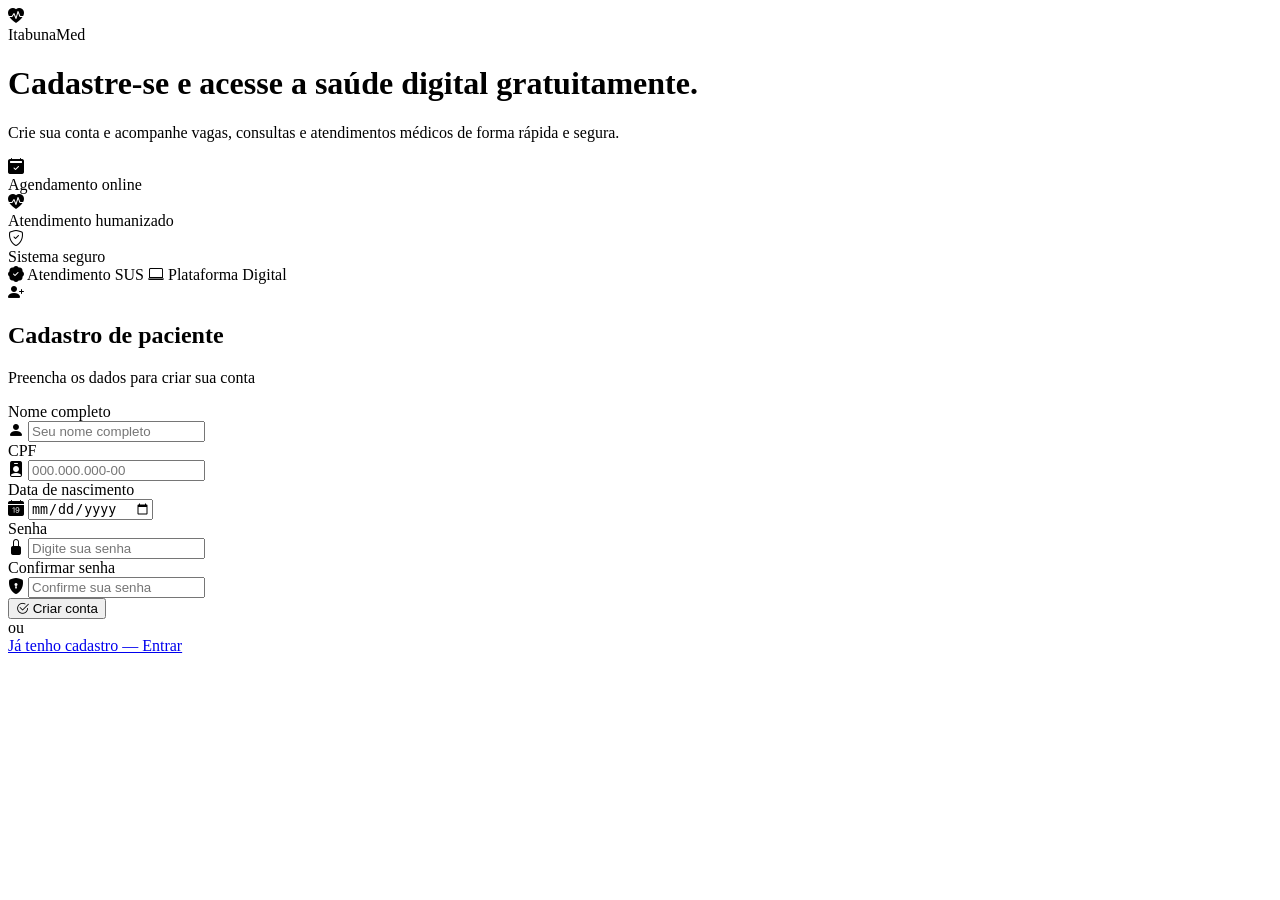
==== cadastro.html @ e9e9b7e2 "Add files via upload" ====
<!DOCTYPE html>
<html lang="pt-BR">
<head>
  <meta charset="UTF-8">
  <meta name="viewport" content="width=device-width, initial-scale=1.0">
  <title>ItabunaMed - Cadastro</title>

  <link rel="stylesheet" href="https://cdn.jsdelivr.net/npm/bootstrap-icons@1.11.3/font/bootstrap-icons.min.css">
  <link href="https://fonts.googleapis.com/css2?family=Inter:wght@300;400;500;600;700;800&display=swap" rel="stylesheet">
  <link rel="stylesheet" href="css/cadastro.css">
</head>

<body>

<div class="custom-container-cadastro">

  <!-- LADO ESQUERDO -->
  <div class="info-side">

    <div class="info-content-wrapper">

      <div class="info-brand">
        <div class="info-brand-icon">
          <i class="bi bi-heart-pulse-fill"></i>
        </div>

        <span class="info-brand-name">
          ItabunaMed
        </span>
      </div>

      <h1 class="info-titulo">
        Cadastre-se e acesse a saúde digital gratuitamente.
      </h1>

      <p class="info-descricao">
        Crie sua conta e acompanhe vagas, consultas e atendimentos médicos de forma rápida e segura.
      </p>

      <div class="info-beneficios">

        <div class="info-card">
          <div class="info-card-icone">
            <i class="bi bi-calendar2-check-fill"></i>
          </div>

          <span class="info-card-texto">
            Agendamento online
          </span>
        </div>

        <div class="info-card">
          <div class="info-card-icone">
            <i class="bi bi-heart-pulse-fill"></i>
          </div>

          <span class="info-card-texto">
            Atendimento humanizado
          </span>
        </div>

        <div class="info-card">
          <div class="info-card-icone">
            <i class="bi bi-shield-check"></i>
          </div>

          <span class="info-card-texto">
            Sistema seguro
          </span>
        </div>

      </div>

      <div class="info-badges">

        <span class="info-badge">
          <i class="bi bi-patch-check-fill"></i>
          Atendimento SUS
        </span>

        <span class="info-badge">
          <i class="bi bi-laptop"></i>
          Plataforma Digital
        </span>

      </div>

    </div>

  </div>

  <!-- LADO DIREITO -->
  <div class="cadastro-side">

    <div class="health-glass-box">

      <div class="health-icon-header">
        <i class="bi bi-person-plus-fill"></i>
      </div>

      <h2>
        Cadastro de paciente
      </h2>

      <p class="health-subtitle">
        Preencha os dados para criar sua conta
      </p>

      <!-- ALERTA -->
      <div id="alerta" style="display:none;"></div>

      <!-- FORM -->
      <form id="cadastroForm">

        <!-- NOME -->
        <div class="health-form-group">

          <label>
            Nome completo
          </label>

          <div class="health-input-group">

            <i class="bi bi-person-fill"></i>

            <input
              type="text"
              id="nome"
              placeholder="Seu nome completo"
              required
            >

          </div>

        </div>

        <!-- CPF -->
        <div class="health-form-group">

          <label>
            CPF
          </label>

          <div class="health-input-group">

            <i class="bi bi-person-badge-fill"></i>

            <input
              type="text"
              id="cpf"
              placeholder="000.000.000-00"
              maxlength="14"
              required
            >

          </div>

        </div>

        <!-- NASCIMENTO -->
        <div class="health-form-group">

          <label>
            Data de nascimento
          </label>

          <div class="health-input-group">

            <i class="bi bi-calendar-date-fill"></i>

            <input
              type="date"
              id="nascimento"
              required
            >

          </div>

        </div>

        <!-- SENHA -->
        <div class="health-form-group">

          <label>
            Senha
          </label>

          <div class="health-input-group">

            <i class="bi bi-lock-fill"></i>

            <input
              type="password"
              id="senha"
              placeholder="Digite sua senha"
              required
            >

          </div>

        </div>

        <!-- CONFIRMAR -->
        <div class="health-form-group">

          <label>
            Confirmar senha
          </label>

          <div class="health-input-group">

            <i class="bi bi-shield-lock-fill"></i>

            <input
              type="password"
              id="confirmar"
              placeholder="Confirme sua senha"
              required
            >

          </div>

        </div>

        <!-- BOTÃO -->
        <button type="submit" class="health-btn">
          <i class="bi bi-check2-circle"></i>
          Criar conta
        </button>

      </form>

      <div class="health-divider">
        <span></span>
        ou
        <span></span>
      </div>

      <a href="index.html" class="health-btn-secondary">
        Já tenho cadastro — Entrar
      </a>

    </div>

  </div>

</div>

<!-- SCRIPT -->
<script>

// Máscara CPF
document.getElementById('cpf').addEventListener('input', function () {

  let v = this.value.replace(/\D/g, '');

  if (v.length > 9) {
    v = v.replace(/(\d{3})(\d{3})(\d{3})(\d{0,2})/, '$1.$2.$3-$4');
  }

  else if (v.length > 6) {
    v = v.replace(/(\d{3})(\d{3})(\d{0,3})/, '$1.$2.$3');
  }

  else if (v.length > 3) {
    v = v.replace(/(\d{3})(\d{0,3})/, '$1.$2');
  }

  this.value = v;

});

// CADASTRO
document.getElementById('cadastroForm').addEventListener('submit', function(e){

  e.preventDefault();

  const nome = document.getElementById('nome').value.trim();

  const cpf = document.getElementById('cpf').value.trim();

  const nascimento = document.getElementById('nascimento').value;

  const senha = document.getElementById('senha').value;

  const confirmar = document.getElementById('confirmar').value;

  // VALIDAÇÕES
  if(nome === '' || cpf === '' || nascimento === '' || senha === '' || confirmar === ''){

    mostrarAlerta('Preencha todos os campos.', 'erro');
    return;

  }

  if(cpf.length < 14){

    mostrarAlerta('CPF inválido.', 'erro');
    return;

  }

  if(senha.length < 6){

    mostrarAlerta('A senha precisa ter no mínimo 6 caracteres.', 'erro');
    return;

  }

  if(senha !== confirmar){

    mostrarAlerta('As senhas não coincidem.', 'erro');
    return;

  }

  // LOCAL STORAGE
  const pacientes = JSON.parse(localStorage.getItem('pacientes')) || [];

  // VERIFICA CPF
  const jaExiste = pacientes.find(p => p.cpf === cpf);

  if(jaExiste){

    mostrarAlerta('Este CPF já está cadastrado.', 'erro');
    return;

  }

  // NOVO PACIENTE
  const novoPaciente = {

    nome,
    cpf,
    nascimento,
    senha

  };

  pacientes.push(novoPaciente);

  localStorage.setItem(
    'pacientes',
    JSON.stringify(pacientes)
  );

  mostrarAlerta(
    'Cadastro realizado com sucesso!',
    'sucesso'
  );

  // REDIRECIONA
  setTimeout(() => {

    window.location.href = 'index.html';

  }, 2000);

});

// ALERTA
function mostrarAlerta(msg, tipo){

  const alerta = document.getElementById('alerta');

  alerta.innerHTML = msg;

  alerta.className = 'health-alerta ' + tipo;

  alerta.style.display = 'block';

}

</script>

</body>
</html>
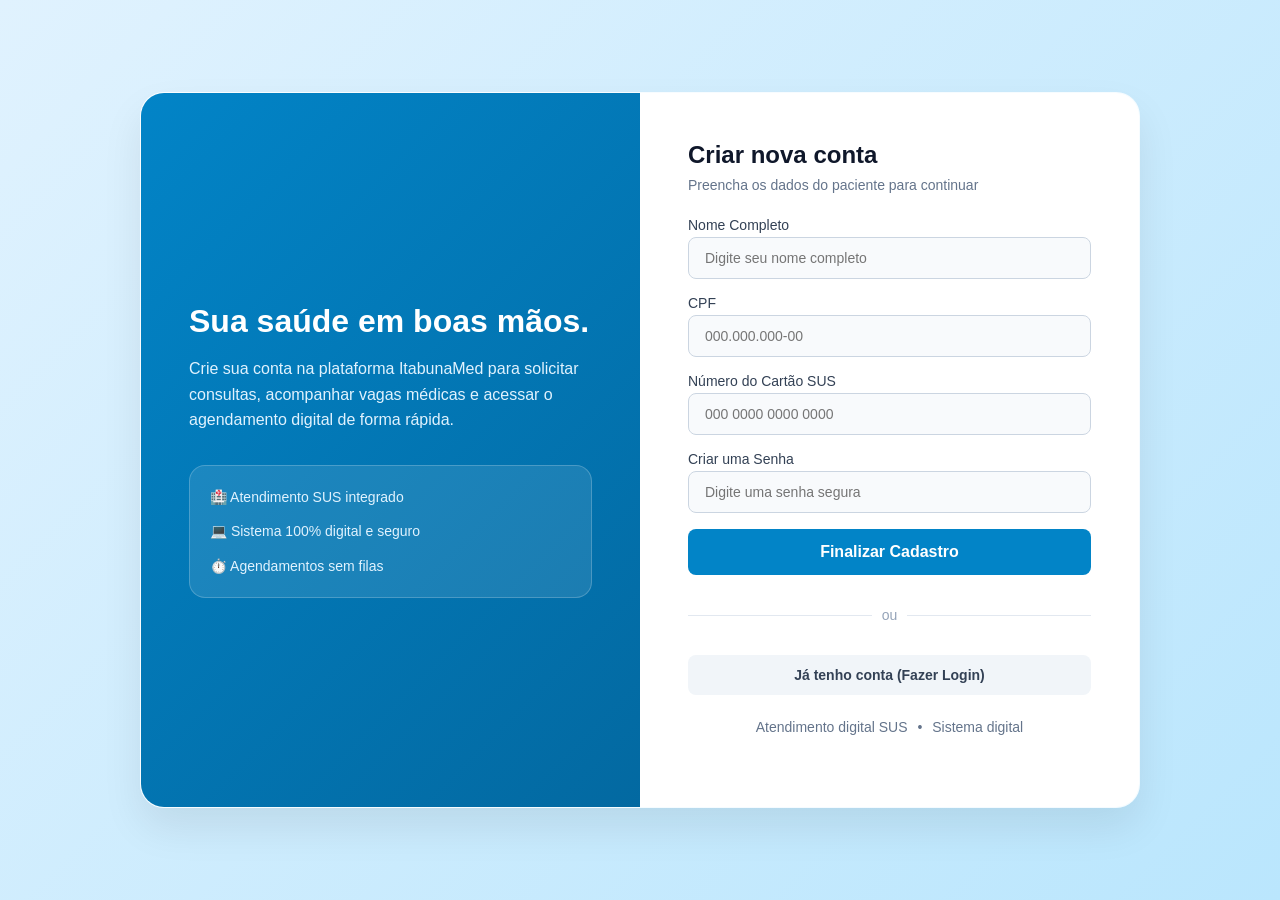
==== commit 86fdcda2: "Add files via upload" ====
--- a/cadastro.html
+++ b/cadastro.html
@@ -1,377 +1,76 @@
 <!DOCTYPE html>
 <html lang="pt-BR">
 <head>
-  <meta charset="UTF-8">
-  <meta name="viewport" content="width=device-width, initial-scale=1.0">
-  <title>ItabunaMed - Cadastro</title>
-
-  <link rel="stylesheet" href="https://cdn.jsdelivr.net/npm/bootstrap-icons@1.11.3/font/bootstrap-icons.min.css">
-  <link href="https://fonts.googleapis.com/css2?family=Inter:wght@300;400;500;600;700;800&display=swap" rel="stylesheet">
-  <link rel="stylesheet" href="css/cadastro.css">
+    <meta charset="UTF-8">
+    <meta name="viewport" content="width=device-width, initial-scale=1.0">
+    <title>ItabunaMed - Cadastro de Paciente</title>
+    <!-- Link para o mesmo arquivo de estilo para manter o padrão -->
+    <link rel="stylesheet" href="./estilo.css">
 </head>
-
 <body>
 
-<div class="custom-container-cadastro">
-
-  <!-- LADO ESQUERDO -->
-  <div class="info-side">
-
-    <div class="info-content-wrapper">
-
-      <div class="info-brand">
-        <div class="info-brand-icon">
-          <i class="bi bi-heart-pulse-fill"></i>
+    <div class="custom-container-login">
+        
+        <!-- Lado Esquerdo - Informações Estilizadas -->
+        <div class="info-side">
+            <h1 class="info-titulo">Sua saúde em boas mãos.</h1>
+            <p>Crie sua conta na plataforma ItabunaMed para solicitar consultas, acompanhar vagas médicas e acessar o agendamento digital de forma rápida.</p>
+            
+            <div class="health-glass-box">
+                <p>🏥 Atendimento SUS integrado</p>
+                <p>💻 Sistema 100% digital e seguro</p>
+                <p>⏱️ Agendamentos sem filas</p>
+            </div>
         </div>
 
-        <span class="info-brand-name">
-          ItabunaMed
-        </span>
-      </div>
+        <!-- Lado Direito - Formulário de Cadastro -->
+        <div class="login-side">
+            <h2>Criar nova conta</h2>
+            <p>Preencha os dados do paciente para continuar</p>
 
-      <h1 class="info-titulo">
-        Cadastre-se e acesse a saúde digital gratuitamente.
-      </h1>
+            <form action="#">
+                <!-- Campo Nome Completo -->
+                <div>
+                    <label for="nome">Nome Completo</label>
+                    <input type="text" id="nome" placeholder="Digite seu nome completo" required>
+                </div>
 
-      <p class="info-descricao">
-        Crie sua conta e acompanhe vagas, consultas e atendimentos médicos de forma rápida e segura.
-      </p>
+                <!-- Campo CPF -->
+                <div>
+                    <label for="cpf">CPF</label>
+                    <input type="text" id="cpf" placeholder="000.000.000-00" required>
+                </div>
 
-      <div class="info-beneficios">
+                <!-- Campo Cartão do SUS (Opcional/Recomendado) -->
+                <div>
+                    <label for="sus">Número do Cartão SUS</label>
+                    <input type="text" id="sus" placeholder="000 0000 0000 0000">
+                </div>
 
-        <div class="info-card">
-          <div class="info-card-icone">
-            <i class="bi bi-calendar2-check-fill"></i>
-          </div>
+                <!-- Campo Senha -->
+                <div>
+                    <label for="senha">Criar uma Senha</label>
+                    <input type="password" id="senha" placeholder="Digite uma senha segura" required>
+                </div>
 
-          <span class="info-card-texto">
-            Agendamento online
-          </span>
+                <!-- Botão de Enviar Cadastro -->
+                <button type="submit" class="btn-primary">Finalizar Cadastro</button>
+
+                <!-- Divisor -->
+                <div class="health-divider">
+                    <span>ou</span>
+                </div>
+
+                <!-- Link para Voltar ao Login -->
+                <a href="./index.html" class="health-btn-secondary">Já tenho conta (Fazer Login)</a>
+            </form>
+
+            <div class="health-footer-links">
+                <p>Atendimento digital SUS <span class="dot">•</span> Sistema digital</p>
+            </div>
         </div>
-
-        <div class="info-card">
-          <div class="info-card-icone">
-            <i class="bi bi-heart-pulse-fill"></i>
-          </div>
-
-          <span class="info-card-texto">
-            Atendimento humanizado
-          </span>
-        </div>
-
-        <div class="info-card">
-          <div class="info-card-icone">
-            <i class="bi bi-shield-check"></i>
-          </div>
-
-          <span class="info-card-texto">
-            Sistema seguro
-          </span>
-        </div>
-
-      </div>
-
-      <div class="info-badges">
-
-        <span class="info-badge">
-          <i class="bi bi-patch-check-fill"></i>
-          Atendimento SUS
-        </span>
-
-        <span class="info-badge">
-          <i class="bi bi-laptop"></i>
-          Plataforma Digital
-        </span>
-
-      </div>
 
     </div>
 
-  </div>
-
-  <!-- LADO DIREITO -->
-  <div class="cadastro-side">
-
-    <div class="health-glass-box">
-
-      <div class="health-icon-header">
-        <i class="bi bi-person-plus-fill"></i>
-      </div>
-
-      <h2>
-        Cadastro de paciente
-      </h2>
-
-      <p class="health-subtitle">
-        Preencha os dados para criar sua conta
-      </p>
-
-      <!-- ALERTA -->
-      <div id="alerta" style="display:none;"></div>
-
-      <!-- FORM -->
-      <form id="cadastroForm">
-
-        <!-- NOME -->
-        <div class="health-form-group">
-
-          <label>
-            Nome completo
-          </label>
-
-          <div class="health-input-group">
-
-            <i class="bi bi-person-fill"></i>
-
-            <input
-              type="text"
-              id="nome"
-              placeholder="Seu nome completo"
-              required
-            >
-
-          </div>
-
-        </div>
-
-        <!-- CPF -->
-        <div class="health-form-group">
-
-          <label>
-            CPF
-          </label>
-
-          <div class="health-input-group">
-
-            <i class="bi bi-person-badge-fill"></i>
-
-            <input
-              type="text"
-              id="cpf"
-              placeholder="000.000.000-00"
-              maxlength="14"
-              required
-            >
-
-          </div>
-
-        </div>
-
-        <!-- NASCIMENTO -->
-        <div class="health-form-group">
-
-          <label>
-            Data de nascimento
-          </label>
-
-          <div class="health-input-group">
-
-            <i class="bi bi-calendar-date-fill"></i>
-
-            <input
-              type="date"
-              id="nascimento"
-              required
-            >
-
-          </div>
-
-        </div>
-
-        <!-- SENHA -->
-        <div class="health-form-group">
-
-          <label>
-            Senha
-          </label>
-
-          <div class="health-input-group">
-
-            <i class="bi bi-lock-fill"></i>
-
-            <input
-              type="password"
-              id="senha"
-              placeholder="Digite sua senha"
-              required
-            >
-
-          </div>
-
-        </div>
-
-        <!-- CONFIRMAR -->
-        <div class="health-form-group">
-
-          <label>
-            Confirmar senha
-          </label>
-
-          <div class="health-input-group">
-
-            <i class="bi bi-shield-lock-fill"></i>
-
-            <input
-              type="password"
-              id="confirmar"
-              placeholder="Confirme sua senha"
-              required
-            >
-
-          </div>
-
-        </div>
-
-        <!-- BOTÃO -->
-        <button type="submit" class="health-btn">
-          <i class="bi bi-check2-circle"></i>
-          Criar conta
-        </button>
-
-      </form>
-
-      <div class="health-divider">
-        <span></span>
-        ou
-        <span></span>
-      </div>
-
-      <a href="index.html" class="health-btn-secondary">
-        Já tenho cadastro — Entrar
-      </a>
-
-    </div>
-
-  </div>
-
-</div>
-
-<!-- SCRIPT -->
-<script>
-
-// Máscara CPF
-document.getElementById('cpf').addEventListener('input', function () {
-
-  let v = this.value.replace(/\D/g, '');
-
-  if (v.length > 9) {
-    v = v.replace(/(\d{3})(\d{3})(\d{3})(\d{0,2})/, '$1.$2.$3-$4');
-  }
-
-  else if (v.length > 6) {
-    v = v.replace(/(\d{3})(\d{3})(\d{0,3})/, '$1.$2.$3');
-  }
-
-  else if (v.length > 3) {
-    v = v.replace(/(\d{3})(\d{0,3})/, '$1.$2');
-  }
-
-  this.value = v;
-
-});
-
-// CADASTRO
-document.getElementById('cadastroForm').addEventListener('submit', function(e){
-
-  e.preventDefault();
-
-  const nome = document.getElementById('nome').value.trim();
-
-  const cpf = document.getElementById('cpf').value.trim();
-
-  const nascimento = document.getElementById('nascimento').value;
-
-  const senha = document.getElementById('senha').value;
-
-  const confirmar = document.getElementById('confirmar').value;
-
-  // VALIDAÇÕES
-  if(nome === '' || cpf === '' || nascimento === '' || senha === '' || confirmar === ''){
-
-    mostrarAlerta('Preencha todos os campos.', 'erro');
-    return;
-
-  }
-
-  if(cpf.length < 14){
-
-    mostrarAlerta('CPF inválido.', 'erro');
-    return;
-
-  }
-
-  if(senha.length < 6){
-
-    mostrarAlerta('A senha precisa ter no mínimo 6 caracteres.', 'erro');
-    return;
-
-  }
-
-  if(senha !== confirmar){
-
-    mostrarAlerta('As senhas não coincidem.', 'erro');
-    return;
-
-  }
-
-  // LOCAL STORAGE
-  const pacientes = JSON.parse(localStorage.getItem('pacientes')) || [];
-
-  // VERIFICA CPF
-  const jaExiste = pacientes.find(p => p.cpf === cpf);
-
-  if(jaExiste){
-
-    mostrarAlerta('Este CPF já está cadastrado.', 'erro');
-    return;
-
-  }
-
-  // NOVO PACIENTE
-  const novoPaciente = {
-
-    nome,
-    cpf,
-    nascimento,
-    senha
-
-  };
-
-  pacientes.push(novoPaciente);
-
-  localStorage.setItem(
-    'pacientes',
-    JSON.stringify(pacientes)
-  );
-
-  mostrarAlerta(
-    'Cadastro realizado com sucesso!',
-    'sucesso'
-  );
-
-  // REDIRECIONA
-  setTimeout(() => {
-
-    window.location.href = 'index.html';
-
-  }, 2000);
-
-});
-
-// ALERTA
-function mostrarAlerta(msg, tipo){
-
-  const alerta = document.getElementById('alerta');
-
-  alerta.innerHTML = msg;
-
-  alerta.className = 'health-alerta ' + tipo;
-
-  alerta.style.display = 'block';
-
-}
-
-</script>
-
 </body>
 </html>
--- a/estilo.css
+++ b/estilo.css
@@ -0,0 +1,280 @@
+/* ==========================================================================
+   CONFIGURAÇÕES GERAIS E RESET
+   ========================================================================== */
+* {
+    margin: 0;
+    padding: 0;
+    box-sizing: border-box;
+    font-family: 'Segoe UI', Tahoma, Geneva, Verdana, sans-serif;
+}
+
+body {
+    min-height: 100vh;
+    background: linear-gradient(135deg, #e0f2fe 0%, #bae6fd 100%);
+    display: flex;
+    justify-content: center;
+    align-items: center;
+    padding: 20px;
+    color: #1e293b;
+}
+
+/* ==========================================================================
+   CONTAINER PRINCIPAL (TELA DIVIDIDA)
+   ========================================================================== */
+.custom-container-login {
+    display: flex;
+    max-width: 1000px;
+    width: 100%;
+    min-height: 600px;
+    background: rgba(255, 255, 255, 0.7);
+    backdrop-filter: blur(10px);
+    border-radius: 24px;
+    box-shadow: 0 20px 40px rgba(0, 0, 0, 0.08);
+    border: 1px solid rgba(255, 255, 255, 0.4);
+    overflow: hidden;
+}
+
+/* Lado Esquerdo - Informações */
+.info-side {
+    flex: 1;
+    background: linear-gradient(135deg, #0284c7 0%, #0369a1 100%);
+    color: #ffffff;
+    padding: 48px;
+    display: flex;
+    flex-direction: column;
+    justify-content: center;
+}
+
+.info-side h1, .info-titulo {
+    font-size: 32px;
+    font-weight: 700;
+    line-height: 1.2;
+    margin-bottom: 16px;
+}
+
+.info-side p {
+    font-size: 16px;
+    line-height: 1.6;
+    color: #e0f2fe;
+    margin-bottom: 32px;
+}
+
+/* Caixa com detalhes/benefícios (Efeito Vidro) */
+.health-glass-box {
+    background: rgba(255, 255, 255, 0.1);
+    border: 1px solid rgba(255, 255, 255, 0.2);
+    border-radius: 16px;
+    padding: 20px;
+}
+
+.health-glass-box p {
+    margin-bottom: 12px;
+    font-size: 14px;
+    display: flex;
+    align-items: center;
+    gap: 8px;
+}
+
+.health-glass-box p:last-child {
+    margin-bottom: 0;
+}
+
+/* Lado Direito - Formulário de Login */
+.login-side {
+    flex: 1;
+    padding: 48px;
+    display: flex;
+    flex-direction: column;
+    justify-content: center;
+    background: #ffffff;
+}
+
+.login-side h2 {
+    font-size: 24px;
+    font-weight: 600;
+    margin-bottom: 8px;
+    color: #0f172a;
+}
+
+.login-side p {
+    font-size: 14px;
+    color: #64748b;
+    margin-bottom: 24px;
+}
+
+/* ==========================================================================
+   FORMULÁRIOS E INPUTS
+   ========================================================================== */
+form {
+    display: flex;
+    flex-direction: column;
+    gap: 16px;
+}
+
+label {
+    font-size: 14px;
+    font-weight: 500;
+    color: #334155;
+    margin-bottom: 4px;
+    display: block;
+}
+
+input[type="text"],
+input[type="password"] {
+    width: 100%;
+    padding: 12px 16px;
+    border: 1px solid #cbd5e1;
+    border-radius: 8px;
+    font-size: 14px;
+    color: #1e293b;
+    background-color: #f8fafc;
+    transition: all 0.3s ease;
+}
+
+input[type="text"]:focus,
+input[type="password"]:focus {
+    outline: none;
+    border-color: #0284c7;
+    background-color: #ffffff;
+    box-shadow: 0 0 0 3px rgba(2, 132, 199, 0.15);
+}
+
+/* Checkbox e Links Úteis */
+.remember-forgot {
+    display: flex;
+    justify-content: space-between;
+    align-items: center;
+    font-size: 14px;
+}
+
+.remember-forgot label {
+    display: flex;
+    align-items: center;
+    gap: 6px;
+    margin-bottom: 0;
+    cursor: pointer;
+}
+
+.remember-forgot a {
+    color: #0284c7;
+    text-decoration: none;
+    font-weight: 500;
+}
+
+.remember-forgot a:hover {
+    text-decoration: underline;
+}
+
+/* Botões */
+button, .btn-primary {
+    width: 100%;
+    padding: 14px;
+    background-color: #0284c7;
+    color: #ffffff;
+    border: none;
+    border-radius: 8px;
+    font-size: 16px;
+    font-weight: 600;
+    cursor: pointer;
+    transition: background-color 0.2s ease;
+}
+
+button:hover, .btn-primary:hover {
+    background-color: #0369a1;
+}
+
+/* Divisor "ou" */
+.health-divider {
+    display: flex;
+    align-items: center;
+    text-align: center;
+    color: #94a3b8;
+    margin: 16px 0;
+    font-size: 14px;
+}
+
+.health-divider::before,
+.health-divider::after {
+    content: '';
+    flex: 1;
+    border-bottom: 1px solid #e2e8f0;
+}
+
+.health-divider span {
+    padding: 0 10px;
+}
+
+/* Botão Secundário (Cadastrar) */
+.health-btn-secondary {
+    display: block;
+    text-align: center;
+    width: 100%;
+    padding: 12px;
+    background-color: #f1f5f9;
+    color: #334155;
+    text-decoration: none;
+    border-radius: 8px;
+    font-size: 14px;
+    font-weight: 600;
+    transition: background-color 0.2s ease;
+}
+
+.health-btn-secondary:hover {
+    background-color: #e2e8f0;
+}
+
+/* Rodapé do Form */
+.health-footer-links {
+    text-align: center;
+    margin-top: 24px;
+    font-size: 12px;
+    color: #94a3b8;
+}
+
+.health-footer-links .dot {
+    margin: 0 6px;
+}
+
+/* ==========================================================================
+   RESPONSIVIDADE (MEDIA QUERIES)
+   ========================================================================== */
+
+/* Tablets e Telas Médias */
+@media (max-width: 720px) {
+    .custom-container-login {
+        flex-direction: column;
+        min-height: unset;
+        margin: 20px;
+        border-radius: 16px;
+    }
+
+    .info-side {
+        padding: 32px 24px;
+    }
+
+    .info-titulo {
+        font-size: 24px;
+    }
+
+    .login-side {
+        width: 100%;
+        padding: 32px 24px;
+    }
+}
+
+/* Celulares Pequenos */
+@media (max-width: 420px) {
+    body {
+        align-items: flex-start;
+        padding: 12px;
+    }
+
+    .custom-container-login {
+        margin: 0;
+        border-radius: 12px;
+    }
+    
+    .info-side, .login-side {
+        padding: 24px 16px;
+    }
+}
